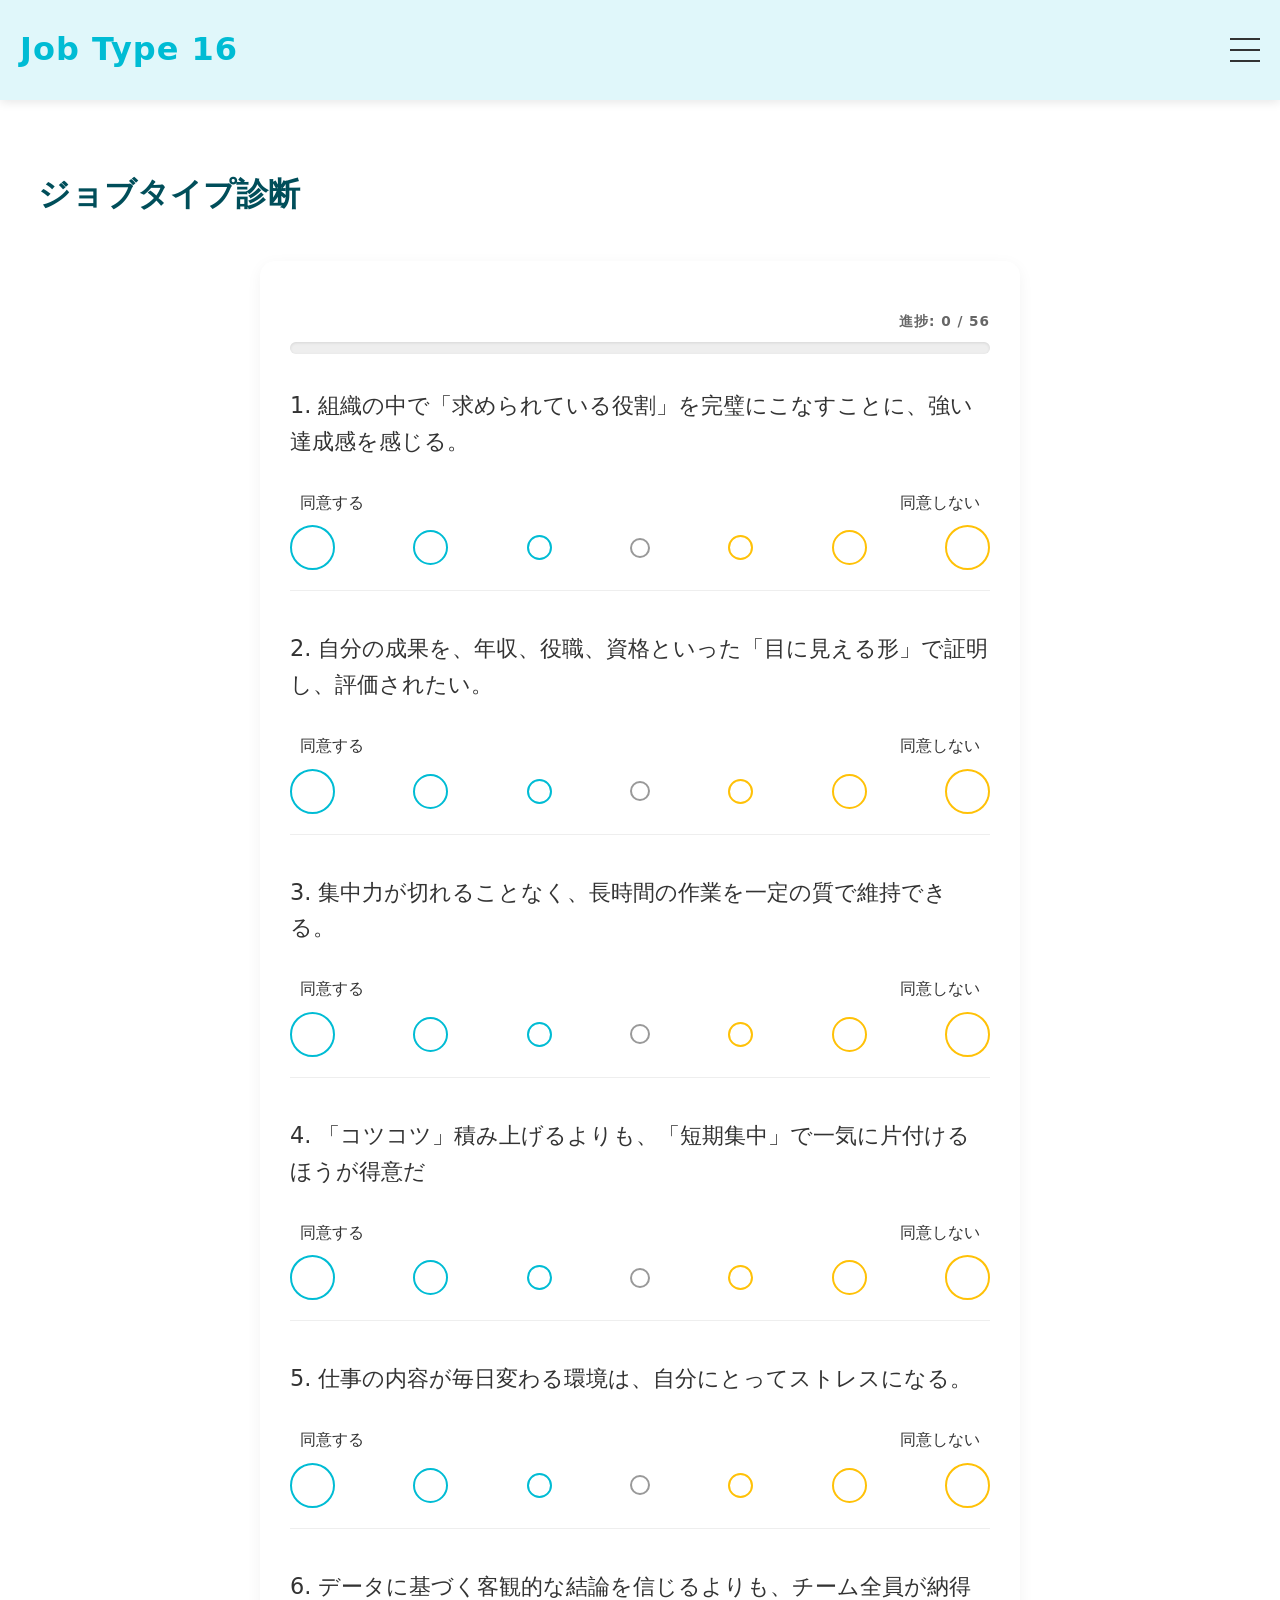
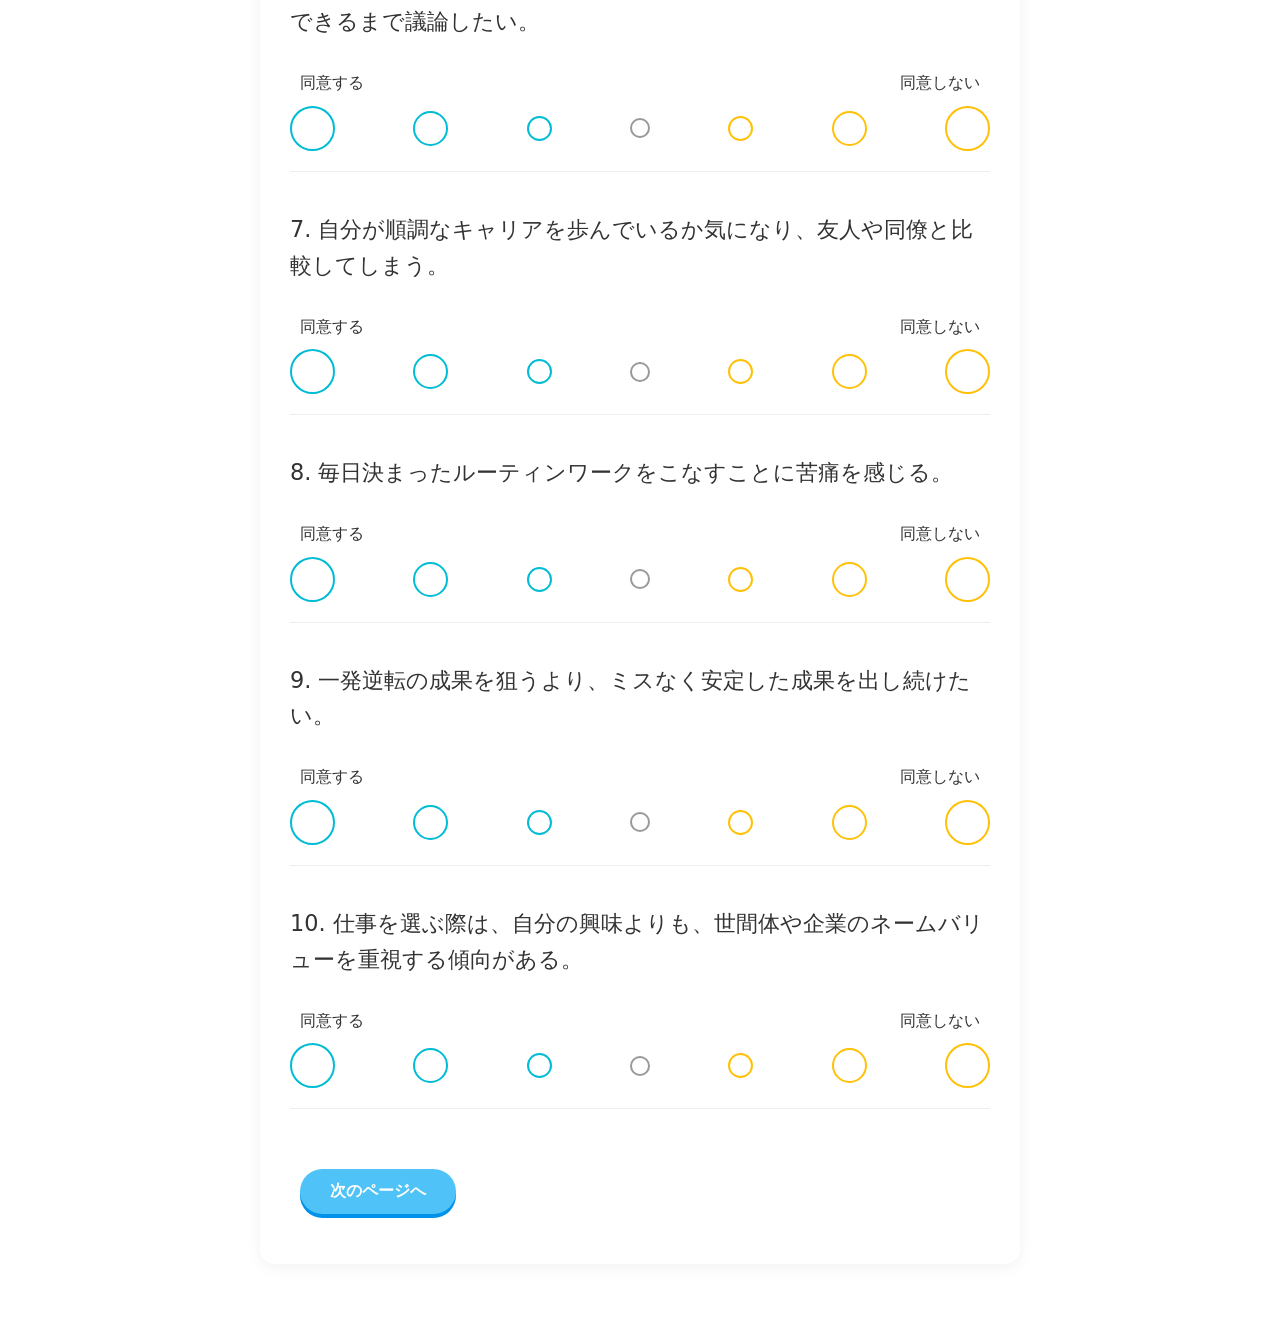
==== index.html @ 6ca7d53c "Add files via upload" ====
<!DOCTYPE html>
<html lang="ja">
<head>
    <meta charset="UTF-8" name="viewport" content="width=device-width, initial-scale=1.0">
    <link rel="stylesheet" href="./css/style.css">
    <meta name="viewport" content="width=device-width, initial-scale=1.0">
    <title>ジョブタイプ診断</title>
</head>
<body class="container">
    <header class="site-header">
        <div class="header-inner">
            <h1 class="header-title">
                <a href="index.html">Job Type 16</a>
            </h1>

            <div class="hamburger" id="js-hamburger">
                <span></span>
                <span></span>
                <span></span>
            </div>
        </div>

        <nav class="nav" id="js-nav">
            <ul>
                <li><a href="index.html">診断をはじめる</a></li>
                <li><a href="list.html">16タイプ解説</a></li>
            </ul>
        </nav>
    </header>
    <div class="header-margin"></div>

    <main class="app-container">
        <h1 style="color: #004e5a;">ジョブタイプ診断</h1>
        
        <div id="question-container">
            <div class="progress-container">
                <div id="progress-txt"></div>
                <progress id="progress-bar"></progress>
            </div>
            
            
            <div id="questions-page"></div>

            <div class="button-container">
                <button id="prev-btn" class="nextback-btn prev-btn-style">前のページへ</button>
                <button id="next-btn" class="nextback-btn next-btn-style">次のページへ</button>
            </div>
        </div>
        <div id="result-area" style="display: none;">
            <h2 id="result-text"></h2>
        </div>

        

        
    </main>
    <script src="./js/data.js"></script>
    <script src="./js/script.js"></script>
    <script src="./js/common.js"></script>
</body>
</html>
---- css/style.css ----
.container{
    font-family:
        "Noto Sans JP",
        system-ui,
        -apple-system,
        "Hiragino Sans",
        "Hiragino Kaku Gothic ProN",
        "Yu Gothic",
        "Meiryo",
        sans-serif;
    -webkit-font-smoothing: antialiased;
    -moz-osx-font-smoothing: grayscale;
    line-height: 1.6;
    color: #333;
}

/* ラベルを両端に配置 */
/* 同意する同意しない */
.label-container {
  display: flex;
  justify-content: space-between;
  margin-bottom: 10px;
  padding: 0 10px;
}

.app-container{
    max-width: 1500px; 
    margin: 10px auto; 
    padding: 30px;
}


.progress-container {
    width: 100%;
    margin: 20px auto 30px;
    text-align: right;
}

#progress-bar{
    width: 100%;
    height: 12px;
    appearance: none;
    border: none;
    
}

progress::-webkit-progress-bar {
    background-color: #eee;
    border-radius: 10px;
    box-shadow: inset 0 1px 3px #0000001a; 
}

progress::-webkit-progress-value {
    background: linear-gradient(90deg, #4FC3F7, #0192d4);
    box-shadow: inset 0 1px 3px #27627e; 
    border-radius: 10px;
    transition: width 0.4s ease;
}

progress::-moz-progress-bar {
    background: #00BCD4;
    border-radius: 10px;
}

#progress-txt {
    margin-top: 8px;
    font-size: 0.85rem;
    color: #666;
    font-weight: bold;
    letter-spacing: 1px;
}

/* 質問文の幅 */
#question-container{
    max-width: 700px;    
    margin: 40px auto; 
    padding: 30px;
    background-color: #ffffff;
    border-radius: 15px;
    box-shadow: 0 4px 15px rgba(0, 0, 0, 0.05); 
}

/* 質問文のテキスト */
.question-text {
    font-weight: 500;
    font-size: 1.4rem;
    line-height: 1.6;
    margin-bottom: 30px;
}



/* ７つのボタン------------------ */
.button-group {
  display: flex;
  justify-content: space-between;
  align-items: center;
  gap: 10px; /* ボタン同士の間隔 */
}

.btn {
  border: 2px solid #ccc;
  border-radius: 50%;
  background: white;
  cursor: pointer;
  transition: transform 0.2s, background-color 0.2s;
}

/* サイズ設定 */
.size-xl { width: 45px; height: 45px; }
.size-l  { width: 35px; height: 35px; }
.size-m  { width: 25px; height: 25px; }
.size-s  { width: 20px; height: 20px; }

/* 色設定（枠線の色） */
.color-green  { border-color: #00BCD4; }
.color-gray   { border-color: #999; }
.color-purple { border-color: #FFC107; }

/* クリック時の塗りつぶし */
.color-green:hover  { background-color: #00BCD4; }
.color-purple:hover { background-color: #FFC107; }
.color-gray:hover   { background-color: #999; }

/* active時の塗りつぶし */
.btn.active.color-green {
    background-color: #00BCD4;
}
.btn.active.color-purple {
    background-color: #FFC107;
}
.btn.active.color-gray {
    background-color: #999;
}
/* ７つのボタン設定終わり------------------ */



.question-block {
    margin-bottom: 40px;
    border-bottom: 1px solid #eee;
    padding-bottom: 20px;
}



/* 次へ戻るボタン------------------ */
.nextback-btn {
    display: inline-block;
    min-width: 120px; 
    margin: 20px 10px; 
    padding: 12px 30px;
    font-size: 1rem;
    font-weight: bold;
    text-decoration: none;
    border-radius: 50px;
    border: none;
    cursor: pointer;
    transition: 0.3s;
    text-align: center;
    background-color: #4FC3F7; 
    color: #fff;
    box-shadow: 0 4px 0 #0091ea;
}

/* ボタンにカーソルを置いた時の動き */
.nextback-btn:hover {
    background-color: #81d4fa;
    transform: translateY(-2px);
}

/* ボタンを押した時の動き */
.nextback-btn:active {
    transform: translateY(2px);
    box-shadow: none;
}
/* 次へ戻るボタンの設定終了------------------ */


/* メニュー本体 */
.nav {
    position: fixed; 
    top: 0; 
    right: -100%; /* 最初は画面の外 */
    width: 200px; 
    height: 100vh; 
    background: #fff;
    box-shadow: -2px 0 5px rgba(0,0,0,0.1); 
    transition: 0.3s; z-index: 90;
}
.nav.is-active { right: 0; }



/* 16タイプのタイル表示---------------------- */
.type-grid {
    display: grid;
    /* 画面の幅に合わせて3〜4列に自動調整 */
    grid-template-columns: repeat(4, minmax(150px, 1fr));
    gap: 20px;
    padding: 20px;
}



.type-card {
    min-height: 120px; 
    display: flex;
    flex-direction: column;
    justify-content: center;
    padding: 20px; 
    background: #f0f0f0; 
    border-radius: 8px;
    cursor: pointer; 
    text-align: center; 
    font-weight: bold;
}
.type-card:hover {
    background: #E0F7FA; 
    border-color: #00BCD4;
    transform: translateY(-5px);
}

/* タイプ名（LCOEなど） */
.type-id {
    font-size: 1.7rem;
    color: #00BCD4;
    margin-bottom: 5px;
    letter-spacing: 2px;
}

/* キャッチコピー（一言） */
.type-nickname {
    font-size: 1rem;
    color: #555;
    font-weight: bold;
    line-height: 1.4;
    padding: 0 10px;
}
/* 16タイプのタイル表示の設定終了---------------------- */



/* 16タイプ詳細------------------------------------ */
.result-container {
    max-width: 800px;
    margin: 40px auto;
    padding: 0 20px;
    font-family: "Helvetica Neue", Arial, "Hiragino Kaku Gothic ProN", "Hiragino Sans", Meiryo, sans-serif;
}

.result-card {
    background: #fff;
    border-radius: 20px;
    box-shadow: 0 10px 30px rgba(0,0,0,0.08);
    padding: 40px;
    text-align: center;
}

/* タイプ名とキャッチコピー */
#type-id {
    font-size: 1.2rem;
    color: #00BCD4;
    letter-spacing: 0.3em;
    margin-bottom: 5px;
    font-weight: bold;
}

#type-name {
    font-size: 2.2rem;
    color: #333;
    margin-bottom: 10px;
}

.catchphrase {
    font-size: 1.1rem;
    color: #666;
    margin-bottom: 30px;
    font-style: italic;
}

/* 画像エリア */
.image-box {
    width: 200px;
    height: 200px;
    margin: 0 auto 30px;
    background: #f0f0f0;
    border-radius: 50%; /* 円形にする */
    overflow: hidden;
    display: flex;
    align-items: center;
    justify-content: center;
}

#type-image {
    width: 100%;
    height: 100%;
    object-fit: cover;
}

/* 長所・短所のグリッドレイアウト */
.sw-container {
    display: grid;
    grid-template-columns: 1fr 1fr; /* 横並び */
    gap: 20px;
    margin-bottom: 30px;
}


.info-box {
    background: #f8f9fa;
    padding: 20px;
    border-radius: 15px;
    text-align: left;
}


.info-box h3 {
    margin-top: 0;
    font-size: 1rem;
    border-bottom: 2px solid #ddd;
    padding-bottom: 5px;
    margin-bottom: 10px;
}

#type-strengths li { color: #006875; margin-bottom: 5px; }
#type-weaknesses li { color: #705504; margin-bottom: 5px; }

.job-container{
    display: grid;
    gap: 20px;
    padding: 20px;
    border-radius: 10px;
    text-align: left;
    line-height: 1.6;
}

/* 仕事のスタイル */
.style-box {
    background: #E0F7FA; 
    border-left: 5px solid #00BCD4;
}

/* 適職 */
.suitablejob-box {
    background: #fdf5de;
    border-left: 5px solid #FFC107;
}

#type-suitablejob li{
    margin-left: 20px;
}
/* 16タイプ詳細の設定終了------------------------------------ */





/* 固定ヘッダー (Common Header)-------------------- */
.site-header {
    width: 100%;
    height: 100px; /* ヘッダーの高さ */
    background-color: #E0F7FA;
    box-shadow: 0 2px 10px rgba(0, 0, 0, 0.1);
    position: fixed; /* 画面上部に固定 */
    top: 0;
    left: 0;
    z-index: 1000; /* 一番手前に表示 */
}

.header-inner {
    height: 100%;
    margin: 0 auto;
    padding: 0 20px;
    display: flex;
    justify-content: space-between;
    align-items: center;
}

.header-title a {
    font-size: 2rem;
    font-weight: bold;
    color: #00BCD4; 
    text-decoration: none;
    letter-spacing: 1px;
}


.header-margin {
    height: 100px; 
}
/* 固定ヘッダー (Common Header)終了----------- */


/* ハンバーガーメニュー */

.hamburger {
    width: 30px;
    height: 24px;
    position: relative;
    cursor: pointer;
    z-index: 1100;
}

/* 三本線のデザイン */
.hamburger span {
    position: absolute;
    width: 100%;
    height: 2px;
    background-color: #333;
    transition: 0.3s;
}

.hamburger span:nth-child(1) { top: 0; }
.hamburger span:nth-child(2) { top: 11px; }
.hamburger span:nth-child(3) { top: 22px; }

/* メニューが開いた時の三本線の動き（必要に応じて） */
.hamburger.is-active span:nth-child(1) { transform: translateY(11px) rotate(45deg); }
.hamburger.is-active span:nth-child(2) { opacity: 0; }
.hamburger.is-active span:nth-child(3) { transform: translateY(-11px) rotate(-45deg); }

/* ナビゲーションメニューのスタイル（調整） */
.nav {
    position: fixed;
    top: 0;
    right: -100%; /* 最初は隠しておく */
    width: 300px;
    max-width: 80vh;
    height: 100vh;
    background: rgba(255, 255, 255, 0.98);
    box-shadow: -5px 0 15px rgba(0, 0, 0, 0.1);
    transition: 0.4s ease-in-out;
    padding-top: 80px;
    z-index: 1050;
}

.nav.is-active {
    right: 0; /* 右からスライドして表示 */
}

/* ハンバーガーメニュー内のリストの見た目 */
.nav ul {
    list-style: none;
    padding: 0;
    margin: 0;
}

.nav ul li {
    border-bottom: 1px solid #eee;
}

.nav ul li a {
    display: block;
    padding: 20px 30px;
    color: #333;
    text-decoration: none;
    font-weight: bold;
    transition: background 0.3s;
}

.nav ul li a:hover {
    background-color: #f9f9f9;
    color: #00BCD4;
}


@media(max-width: 768px){
    .app-container{
        padding: 2px;
    }

    .label-container {
        margin-bottom: 5px;
        font-size: 0.8rem;
    }

    #question-container{
        max-width: 95%;
        margin: 10px auto;
        padding: 15px;
    }

    .question-text {
        font-size: 1.05rem;
        margin-bottom: 15px;
    }

    .button-group {
        gap: 8px; /* ボタン同士の間隔 */
        justify-content: space-around;
    }

    .btn {
        transform: scale(0.85);
        margin-bottom: -5px;
    }

    .nextback-btn {
        margin: 10px 5px; 
        padding: 10px 20px;
        font-size: 0.8rem;
    }

    .type-grid {
        grid-template-columns: repeat(2, 1fr);
    }


    .container {
        margin: 20px auto;
        padding: 1px;
    }

    .result-card {
        padding: 25px 15px; 
        border-radius: 10px;
    }


    #type-id {
        font-size: 1rem;
        letter-spacing: 0.2em;
    }

    #type-name {
        font-size: 1.8rem;
    }

    .catchphrase {
        font-size: 0.8rem;
        margin-bottom: 10px;
    }

    .image-box {
        width: 150px;
        height: 150px;
        margin-bottom: 20px;
    }


    .sw-container {
        grid-template-columns: 1fr;
        gap: 15px;
    }

    .info-box {
        padding: 15px;
        margin: 0px;
    }

    .style-box {
        padding: 15px;
        font-size: 0.95;
    }
}
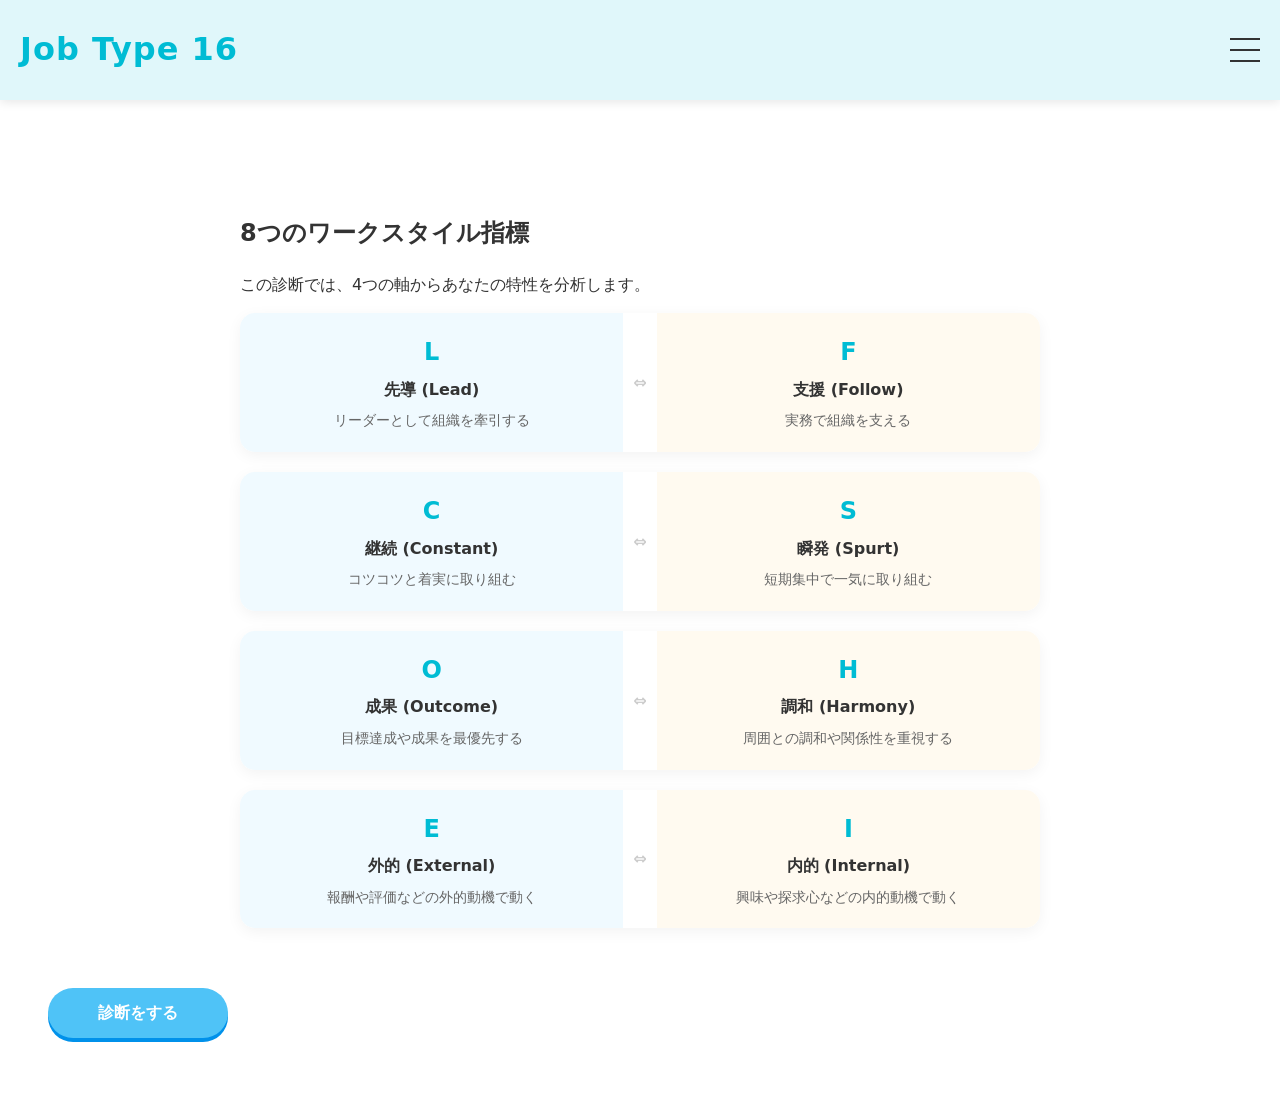
==== commit a3c9d579: "Add files via upload" ====
--- a/index.html
+++ b/index.html
@@ -2,9 +2,10 @@
 <html lang="ja">
 <head>
     <meta charset="UTF-8" name="viewport" content="width=device-width, initial-scale=1.0">
-    <link rel="stylesheet" href="./css/style.css">
+    <link rel="stylesheet" href="./css/style.css">>
     <meta name="viewport" content="width=device-width, initial-scale=1.0">
-    <title>ジョブタイプ診断</title>
+    
+    <title>JobType16</title>
 </head>
 <body class="container">
     <header class="site-header">
@@ -22,40 +23,86 @@
 
         <nav class="nav" id="js-nav">
             <ul>
-                <li><a href="index.html">診断をはじめる</a></li>
+                <li><a href="test.html">診断をはじめる</a></li>
                 <li><a href="list.html">16タイプ解説</a></li>
             </ul>
         </nav>
     </header>
     <div class="header-margin"></div>
+    
+    <main class="app-container">
 
-    <main class="app-container">
-        <h1 style="color: #004e5a;">ジョブタイプ診断</h1>
-        
-        <div id="question-container">
-            <div class="progress-container">
-                <div id="progress-txt"></div>
-                <progress id="progress-bar"></progress>
+    <section class="guide-section">
+        <h2>8つのワークスタイル指標</h2>
+        <p>この診断では、4つの軸からあなたの特性を分析します。</p>
+
+        <div class="table">
+            <!-- 軸1 -->
+            <div class="style-row">
+                <div class="style-cell left">
+                    <span class="code">L</span>
+                    <span class="label">先導 (Lead)</span>
+                    <p>リーダーとして組織を牽引する</p>
+                </div>
+                <div class="style-arrow">⇔</div>
+                <div class="style-cell right">
+                    <span class="code">F</span>
+                    <span class="label">支援 (Follow)</span>
+                    <p>実務で組織を支える</p>
+                </div>
             </div>
-            
-            
-            <div id="questions-page"></div>
 
-            <div class="button-container">
-                <button id="prev-btn" class="nextback-btn prev-btn-style">前のページへ</button>
-                <button id="next-btn" class="nextback-btn next-btn-style">次のページへ</button>
+            <!-- 軸2 -->
+            <div class="style-row">
+                <div class="style-cell left">
+                    <span class="code">C</span>
+                    <span class="label">継続 (Constant)</span>
+                    <p>コツコツと着実に取り組む</p>
+                </div>
+                <div class="style-arrow">⇔</div>
+                <div class="style-cell right">
+                    <span class="code">S</span>
+                    <span class="label">瞬発 (Spurt)</span>
+                    <p>短期集中で一気に取り組む</p>
+                </div>
+            </div>
+
+            <!-- 軸3 -->
+            <div class="style-row">
+                <div class="style-cell left">
+                    <span class="code">O</span>
+                    <span class="label">成果 (Outcome)</span>
+                    <p>目標達成や成果を最優先する</p>
+                </div>
+                <div class="style-arrow">⇔</div>
+                <div class="style-cell right">
+                    <span class="code">H</span>
+                    <span class="label">調和 (Harmony)</span>
+                    <p>周囲との調和や関係性を重視する</p>
+                </div>
+            </div>
+
+            <!-- 軸4 -->
+            <div class="style-row">
+                <div class="style-cell left">
+                    <span class="code">E</span>
+                    <span class="label">外的 (External)</span>
+                    <p>報酬や評価などの外的動機で動く</p>
+                </div>
+                <div class="style-arrow">⇔</div>
+                <div class="style-cell right">
+                    <span class="code">I</span>
+                    <span class="label">内的 (Internal)</span>
+                    <p>興味や探求心などの内的動機で動く</p>
+                </div>
             </div>
         </div>
-        <div id="result-area" style="display: none;">
-            <h2 id="result-text"></h2>
-        </div>
+    </section>
 
-        
+    <a href="test.html" class="nextback-btn">診断をする</a>
 
-        
     </main>
-    <script src="./js/data.js"></script>
-    <script src="./js/script.js"></script>
+
     <script src="./js/common.js"></script>
 </body>
 </html>
--- a/css/style.css
+++ b/css/style.css
@@ -14,6 +14,70 @@
     color: #333;
 }
 
+/*トップページ*/
+.guide-section {
+    max-width: 800px;
+    margin: 40px auto;
+    padding: 0 20px;
+}
+
+.table {
+    display: flex;
+    flex-direction: column;
+    gap: 20px;
+}
+
+.style-row {
+    display: flex;
+    align-items: center;
+    background: #fff;
+    border-radius: 15px;
+    box-shadow: 0 4px 15px rgba(0,0,0,0.05);
+    overflow: hidden;
+}
+
+.style-cell {
+    flex: 1;
+    padding: 20px;
+    text-align: center;
+}
+
+.style-cell.left { background-color: #f0faff; } 
+.style-cell.right { background-color: #fffaf0; } 
+
+.style-arrow {
+    padding: 0 10px;
+    font-weight: bold;
+    color: #ccc;
+    font-size: 1rem;
+}
+
+.code {
+    display: block;
+    font-size: 1.5rem;
+    font-weight: bold;
+    color: #00BCD4;
+    margin-bottom: 5px;
+}
+
+.label {
+    display: block;
+    font-weight: bold;
+    font-size: 1rem;
+    margin-bottom: 8px;
+}
+
+.style-cell p {
+    font-size: 0.85rem;
+    color: #666;
+    margin: 0;
+}
+
+
+
+/*トップページ*/
+
+
 /* ラベルを両端に配置 */
 /* 同意する同意しない */
 .label-container {
@@ -246,7 +310,6 @@
     max-width: 800px;
     margin: 40px auto;
     padding: 0 20px;
-    font-family: "Helvetica Neue", Arial, "Hiragino Kaku Gothic ProN", "Hiragino Sans", Meiryo, sans-serif;
 }
 
 .result-card {
@@ -301,7 +364,7 @@
 /* 長所・短所のグリッドレイアウト */
 .sw-container {
     display: grid;
-    grid-template-columns: 1fr 1fr; /* 横並び */
+    grid-template-columns: 1fr 1fr; 
     gap: 20px;
     margin-bottom: 30px;
 }
@@ -470,6 +533,15 @@
         padding: 2px;
     }
 
+    .style-row {
+        flex-direction: column; /* スマホでは縦に並べる */
+    }
+    .style-vs {
+        padding: 5px 0;
+        background: #eee;
+        width: 100%;
+    }
+
     .label-container {
         margin-bottom: 5px;
         font-size: 0.8rem;
